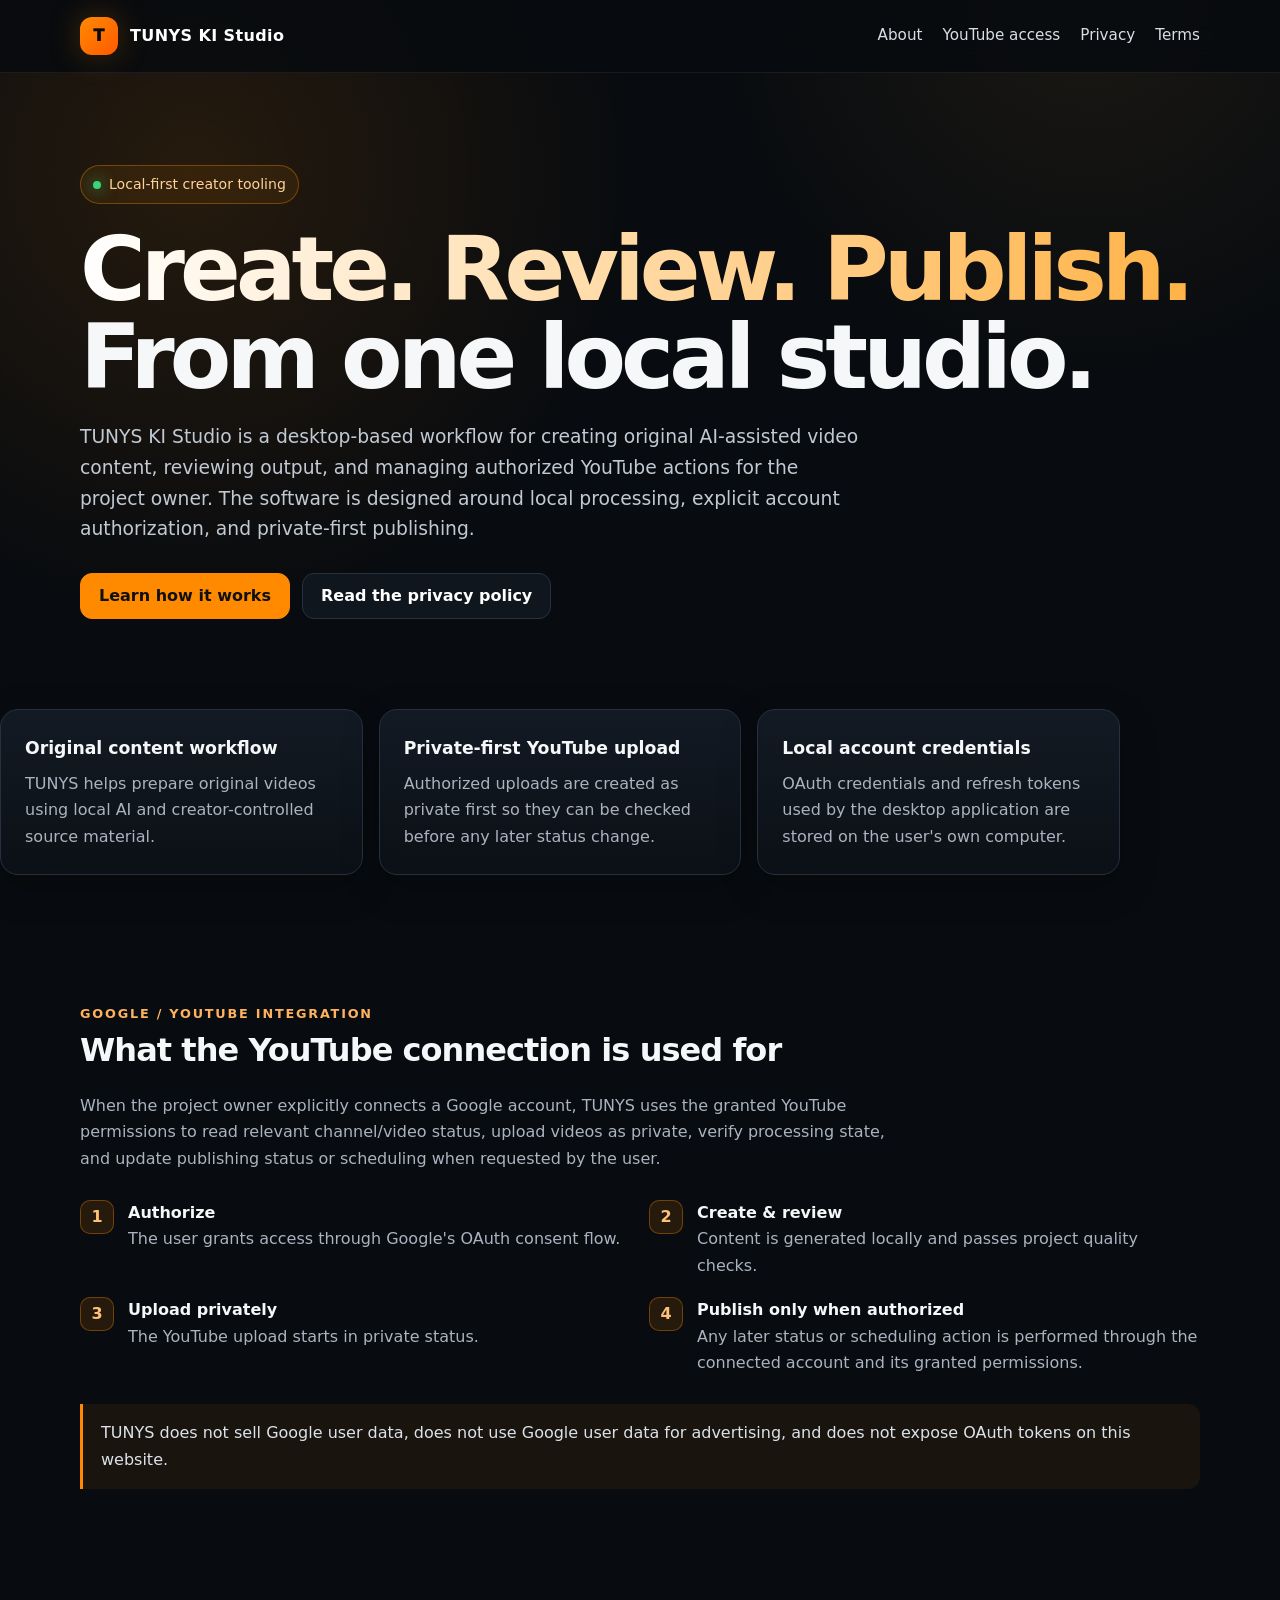
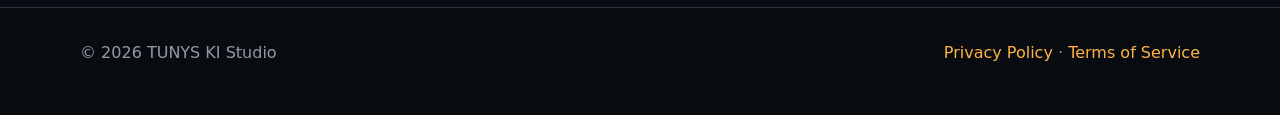
==== index.html @ da38b8d9 "Add files via upload" ====
<!doctype html>
<html lang="en">
<head>
  <meta charset="utf-8">
  <meta name="viewport" content="width=device-width,initial-scale=1">
  <meta name="description" content="TUNYS KI Studio is a local desktop tool for creating original AI-assisted video content and managing authorized YouTube workflows.">
  <title>TUNYS KI Studio</title>
  <link rel="stylesheet" href="styles.css">
</head>
<body>
<header>
  <div class="wrap">
    <nav>
      <a class="brand" href="./"><span class="mark">T</span><span>TUNYS KI Studio</span></a>
      <div class="links">
        <a href="#about">About</a>
        <a href="#youtube">YouTube access</a>
        <a href="privacy.html">Privacy</a>
        <a href="terms.html">Terms</a>
      </div>
    </nav>
  </div>
</header>

<main>
  <div class="wrap hero">
    <div class="badge"><span class="dot"></span> Local-first creator tooling</div>
    <h1><span>Create. Review. Publish.</span><br>From one local studio.</h1>
    <p class="lead">
      TUNYS KI Studio is a desktop-based workflow for creating original AI-assisted video content,
      reviewing output, and managing authorized YouTube actions for the project owner.
      The software is designed around local processing, explicit account authorization, and private-first publishing.
    </p>
    <div class="cta">
      <a class="btn primary" href="#about">Learn how it works</a>
      <a class="btn secondary" href="privacy.html">Read the privacy policy</a>
    </div>
  </div>

  <div class="wrap grid" id="about">
    <article class="card">
      <h3>Original content workflow</h3>
      <p>TUNYS helps prepare original videos using local AI and creator-controlled source material.</p>
    </article>
    <article class="card">
      <h3>Private-first YouTube upload</h3>
      <p>Authorized uploads are created as private first so they can be checked before any later status change.</p>
    </article>
    <article class="card">
      <h3>Local account credentials</h3>
      <p>OAuth credentials and refresh tokens used by the desktop application are stored on the user's own computer.</p>
    </article>
  </div>

  <section id="youtube">
    <div class="wrap">
      <div class="kicker">Google / YouTube integration</div>
      <h2 class="section-title">What the YouTube connection is used for</h2>
      <p class="muted" style="max-width:820px">
        When the project owner explicitly connects a Google account, TUNYS uses the granted YouTube permissions
        to read relevant channel/video status, upload videos as private, verify processing state, and update
        publishing status or scheduling when requested by the user.
      </p>
      <div class="steps" style="margin-top:28px">
        <div class="step"><div class="num">1</div><div><strong>Authorize</strong><br><span class="muted">The user grants access through Google's OAuth consent flow.</span></div></div>
        <div class="step"><div class="num">2</div><div><strong>Create & review</strong><br><span class="muted">Content is generated locally and passes project quality checks.</span></div></div>
        <div class="step"><div class="num">3</div><div><strong>Upload privately</strong><br><span class="muted">The YouTube upload starts in private status.</span></div></div>
        <div class="step"><div class="num">4</div><div><strong>Publish only when authorized</strong><br><span class="muted">Any later status or scheduling action is performed through the connected account and its granted permissions.</span></div></div>
      </div>
      <div class="notice" style="margin-top:28px">
        TUNYS does not sell Google user data, does not use Google user data for advertising, and does not expose OAuth tokens on this website.
      </div>
    </div>
  </section>
</main>

<footer>
  <div class="wrap footerline">
    <div>© 2026 TUNYS KI Studio</div>
    <div><a href="privacy.html">Privacy Policy</a> · <a href="terms.html">Terms of Service</a></div>
  </div>
</footer>
</body>
</html>
---- styles.css ----
:root{
  --bg:#080b0f;
  --panel:#0e141b;
  --panel2:#121a23;
  --text:#f6f7f9;
  --muted:#aab3bf;
  --line:#253140;
  --accent:#ff8a00;
  --accent2:#ffb347;
  --ok:#37d67a;
  --max:1120px;
}
*{box-sizing:border-box}
html{scroll-behavior:smooth}
body{
  margin:0;
  font-family:Inter,ui-sans-serif,system-ui,-apple-system,BlinkMacSystemFont,"Segoe UI",sans-serif;
  color:var(--text);
  background:
    radial-gradient(circle at 15% 10%,rgba(255,138,0,.12),transparent 28rem),
    radial-gradient(circle at 85% 0%,rgba(255,179,71,.08),transparent 24rem),
    var(--bg);
  line-height:1.65;
}
a{color:var(--accent2);text-decoration:none}
a:hover{text-decoration:underline}
.wrap{width:min(var(--max),calc(100% - 36px));margin:auto}
header{
  position:sticky;top:0;z-index:10;
  border-bottom:1px solid rgba(255,255,255,.07);
  background:rgba(8,11,15,.86);
  backdrop-filter:blur(16px);
}
nav{height:72px;display:flex;align-items:center;justify-content:space-between;gap:20px}
.brand{display:flex;align-items:center;gap:12px;font-weight:800;letter-spacing:.4px;color:#fff}
.mark{
  width:38px;height:38px;border-radius:12px;
  display:grid;place-items:center;
  background:linear-gradient(135deg,var(--accent),#ff5a00);
  box-shadow:0 0 32px rgba(255,138,0,.25);
  color:#0b0b0b;font-weight:1000
}
.links{display:flex;gap:20px;flex-wrap:wrap}
.links a{color:#d9dee5;font-size:.95rem}
.hero{padding:92px 0 70px}
.badge{
  display:inline-flex;align-items:center;gap:8px;
  border:1px solid rgba(255,138,0,.35);
  background:rgba(255,138,0,.08);
  color:#ffd29b;border-radius:999px;padding:7px 12px;font-size:.88rem
}
.dot{width:8px;height:8px;border-radius:50%;background:var(--ok);box-shadow:0 0 16px var(--ok)}
h1{font-size:clamp(2.6rem,7vw,5.7rem);line-height:.98;margin:22px 0 20px;letter-spacing:-.055em}
h1 span{background:linear-gradient(90deg,#fff,var(--accent2));-webkit-background-clip:text;background-clip:text;color:transparent}
.lead{max-width:780px;font-size:1.17rem;color:#c1c9d3}
.cta{display:flex;gap:12px;flex-wrap:wrap;margin-top:28px}
.btn{
  display:inline-flex;align-items:center;justify-content:center;
  min-height:46px;padding:0 18px;border-radius:12px;
  border:1px solid var(--line);font-weight:750
}
.btn.primary{background:var(--accent);border-color:var(--accent);color:#101010}
.btn.secondary{background:#10161d;color:#fff}
.grid{display:grid;grid-template-columns:repeat(3,1fr);gap:16px;margin:20px 0 70px}
.card{
  border:1px solid var(--line);border-radius:18px;padding:24px;
  background:linear-gradient(180deg,rgba(20,28,38,.88),rgba(12,17,23,.9));
  box-shadow:0 12px 40px rgba(0,0,0,.18)
}
.card h3{margin:0 0 8px;font-size:1.08rem}
.card p{margin:0;color:var(--muted)}
section{padding:58px 0}
.section-title{font-size:2rem;letter-spacing:-.03em;margin:0 0 14px}
.muted{color:var(--muted)}
.steps{display:grid;grid-template-columns:1fr 1fr;gap:18px}
.step{display:flex;gap:14px}
.num{
  flex:0 0 34px;height:34px;border-radius:10px;
  display:grid;place-items:center;background:rgba(255,138,0,.12);
  border:1px solid rgba(255,138,0,.35);color:#ffc176;font-weight:800
}
.notice{
  border-left:3px solid var(--accent);
  background:rgba(255,138,0,.07);
  padding:16px 18px;border-radius:0 12px 12px 0;color:#dce2e9
}
footer{border-top:1px solid var(--line);margin-top:60px;padding:32px 0 48px;color:#909aa7}
.footerline{display:flex;justify-content:space-between;gap:20px;flex-wrap:wrap}
.prose{max-width:850px}
.prose h1{font-size:clamp(2.2rem,5vw,4.2rem);margin-bottom:26px}
.prose h2{font-size:1.35rem;margin-top:34px}
.prose p,.prose li{color:#c5ccd5}
.prose ul{padding-left:20px}
.kicker{color:#ffb15e;font-weight:800;text-transform:uppercase;font-size:.8rem;letter-spacing:.14em}
@media(max-width:800px){
  .grid,.steps{grid-template-columns:1fr}
  .links{gap:12px}
  nav{height:auto;padding:16px 0;align-items:flex-start}
  .hero{padding-top:64px}
}
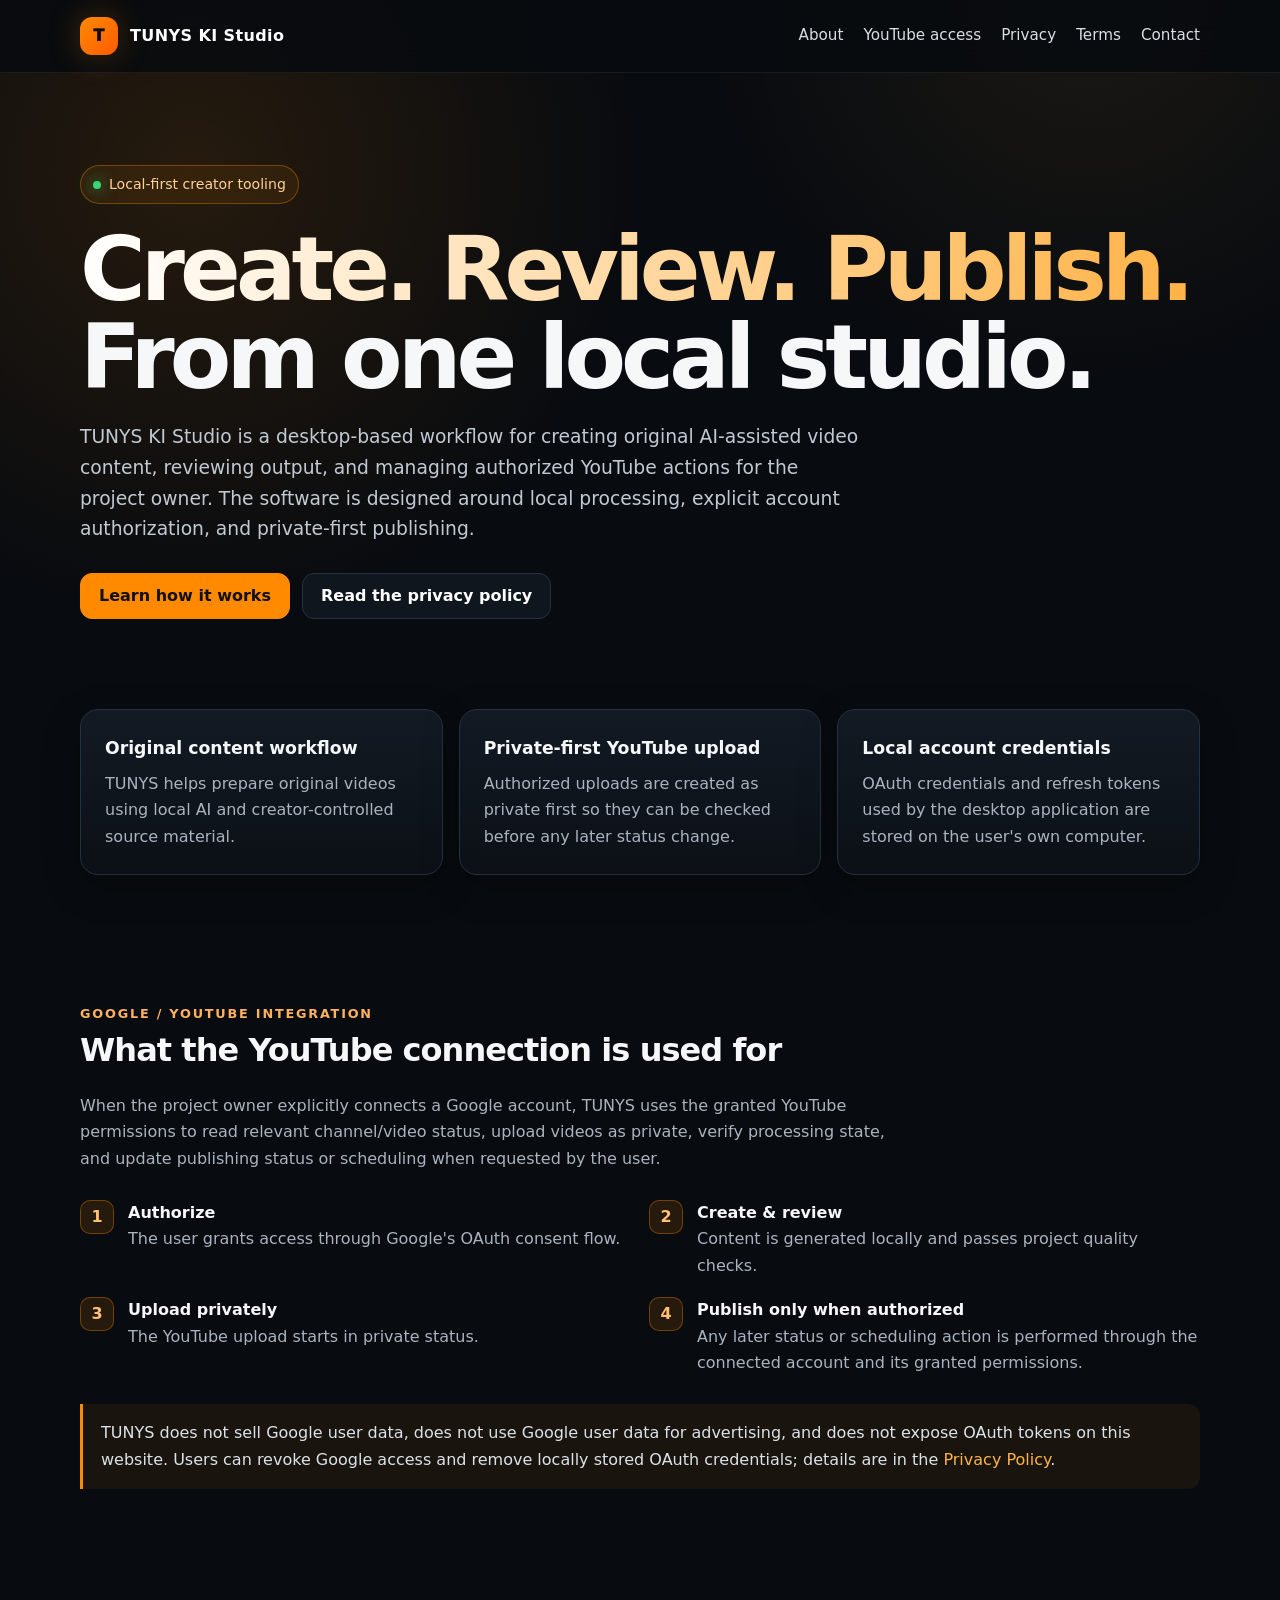
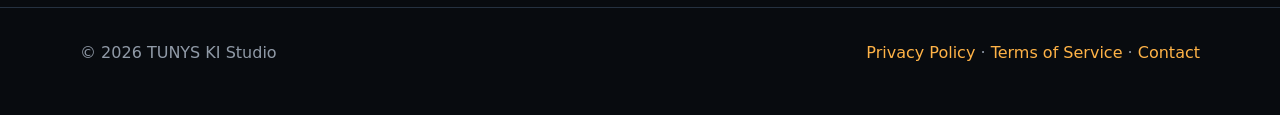
==== commit b257ab47: "Add privacy controls and support contact" ====
--- a/index.html
+++ b/index.html
@@ -17,6 +17,7 @@
         <a href="#youtube">YouTube access</a>
         <a href="privacy.html">Privacy</a>
         <a href="terms.html">Terms</a>
+        <a href="mailto:latukad@gmail.com">Contact</a>
       </div>
     </nav>
   </div>
@@ -69,6 +70,7 @@
       </div>
       <div class="notice" style="margin-top:28px">
         TUNYS does not sell Google user data, does not use Google user data for advertising, and does not expose OAuth tokens on this website.
+        Users can revoke Google access and remove locally stored OAuth credentials; details are in the <a href="privacy.html">Privacy Policy</a>.
       </div>
     </div>
   </section>
@@ -77,7 +79,7 @@
 <footer>
   <div class="wrap footerline">
     <div>© 2026 TUNYS KI Studio</div>
-    <div><a href="privacy.html">Privacy Policy</a> · <a href="terms.html">Terms of Service</a></div>
+    <div><a href="privacy.html">Privacy Policy</a> · <a href="terms.html">Terms of Service</a> · <a href="mailto:latukad@gmail.com">Contact</a></div>
   </div>
 </footer>
 </body>
--- a/styles.css
+++ b/styles.css
@@ -61,7 +61,7 @@
 }
 .btn.primary{background:var(--accent);border-color:var(--accent);color:#101010}
 .btn.secondary{background:#10161d;color:#fff}
-.grid{display:grid;grid-template-columns:repeat(3,1fr);gap:16px;margin:20px 0 70px}
+.grid{display:grid;grid-template-columns:repeat(3,1fr);gap:16px;margin:20px auto 70px}
 .card{
   border:1px solid var(--line);border-radius:18px;padding:24px;
   background:linear-gradient(180deg,rgba(20,28,38,.88),rgba(12,17,23,.9));
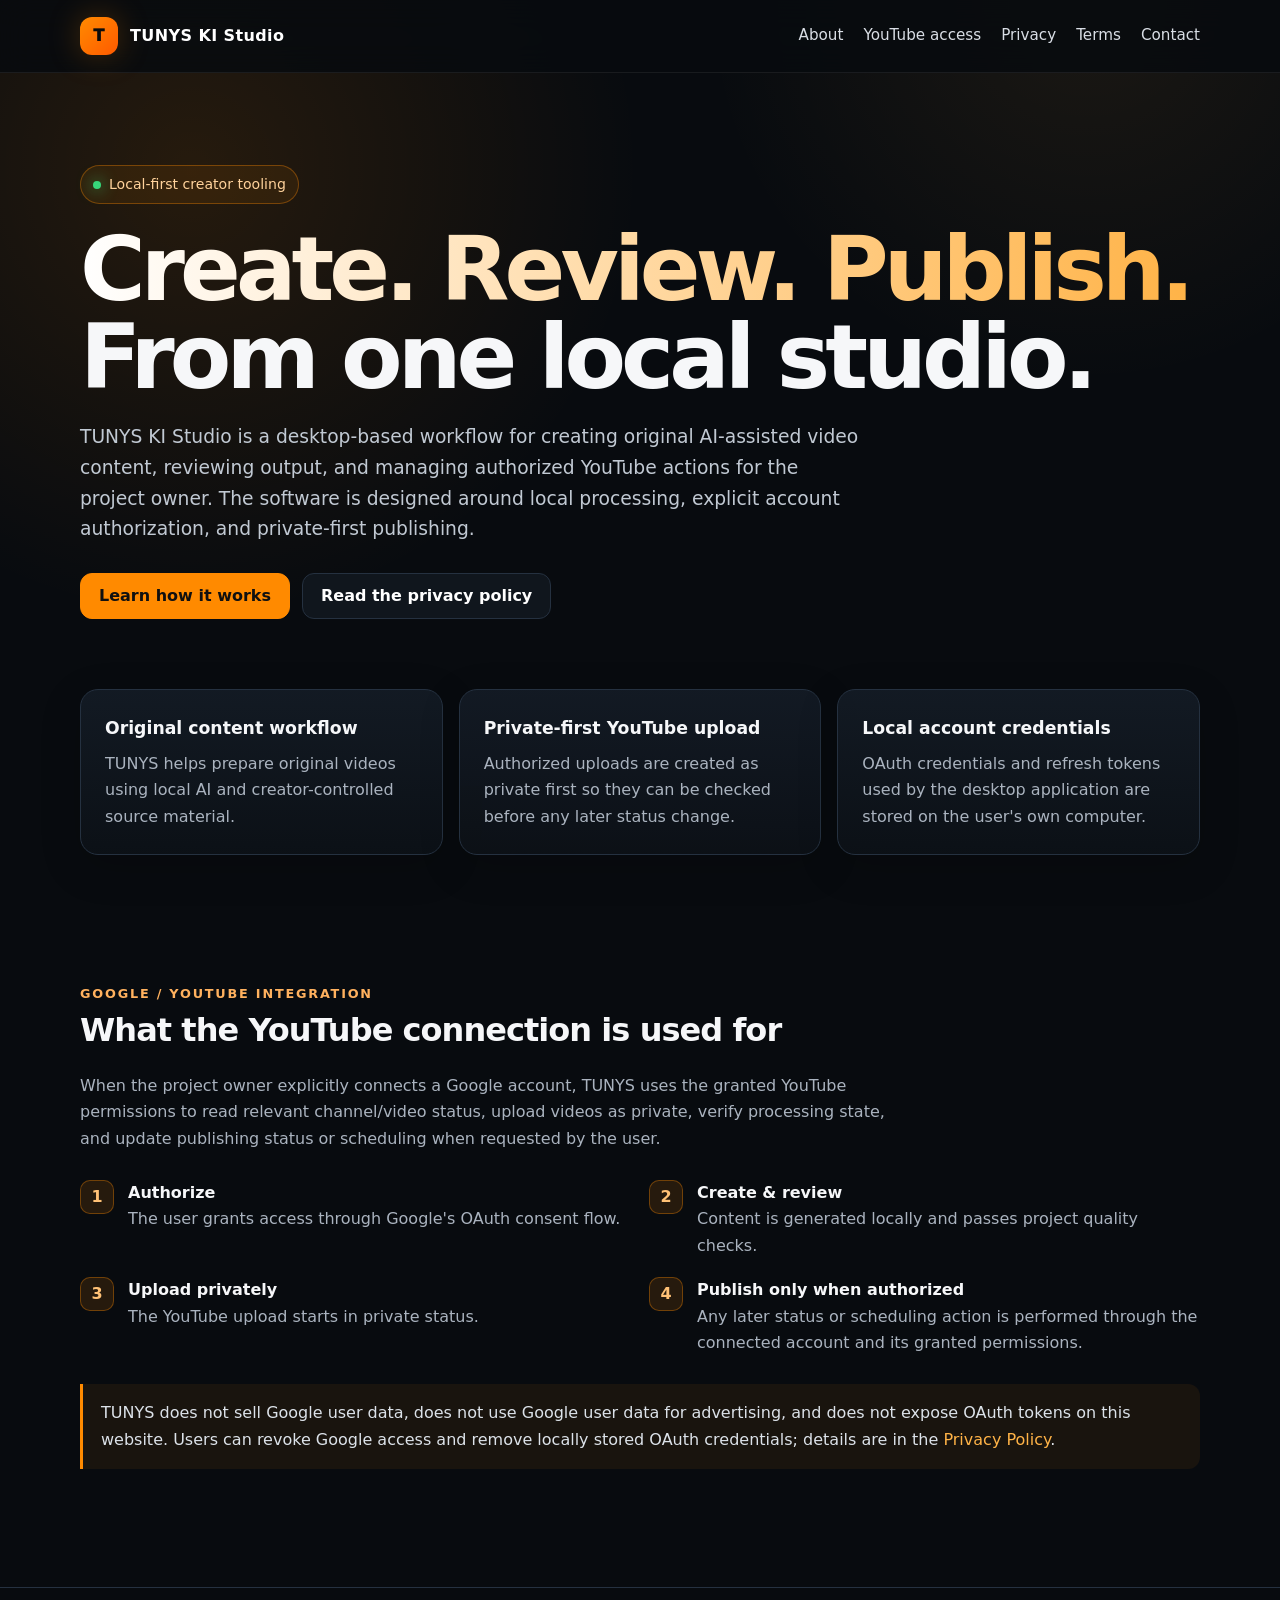
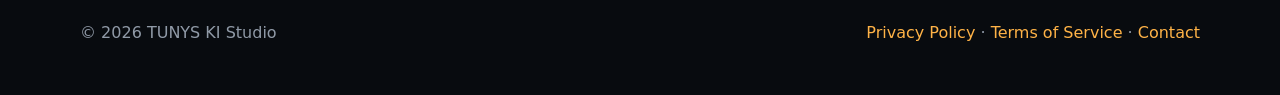
==== commit 708ff3a0: "Center feature cards with dedicated wrapper" ====
--- a/index.html
+++ b/index.html
@@ -38,20 +38,24 @@
     </div>
   </div>
 
-  <div class="wrap grid" id="about">
-    <article class="card">
-      <h3>Original content workflow</h3>
-      <p>TUNYS helps prepare original videos using local AI and creator-controlled source material.</p>
-    </article>
-    <article class="card">
-      <h3>Private-first YouTube upload</h3>
-      <p>Authorized uploads are created as private first so they can be checked before any later status change.</p>
-    </article>
-    <article class="card">
-      <h3>Local account credentials</h3>
-      <p>OAuth credentials and refresh tokens used by the desktop application are stored on the user's own computer.</p>
-    </article>
-  </div>
+  <section class="feature-section" id="about">
+    <div class="wrap">
+      <div class="feature-grid">
+        <article class="card">
+          <h3>Original content workflow</h3>
+          <p>TUNYS helps prepare original videos using local AI and creator-controlled source material.</p>
+        </article>
+        <article class="card">
+          <h3>Private-first YouTube upload</h3>
+          <p>Authorized uploads are created as private first so they can be checked before any later status change.</p>
+        </article>
+        <article class="card">
+          <h3>Local account credentials</h3>
+          <p>OAuth credentials and refresh tokens used by the desktop application are stored on the user's own computer.</p>
+        </article>
+      </div>
+    </div>
+  </section>
 
   <section id="youtube">
     <div class="wrap">
--- a/styles.css
+++ b/styles.css
@@ -24,7 +24,12 @@
 }
 a{color:var(--accent2);text-decoration:none}
 a:hover{text-decoration:underline}
-.wrap{width:min(var(--max),calc(100% - 36px));margin:auto}
+.wrap{
+  width:calc(100% - 36px);
+  max-width:var(--max);
+  margin-left:auto;
+  margin-right:auto;
+}
 header{
   position:sticky;top:0;z-index:10;
   border-bottom:1px solid rgba(255,255,255,.07);
@@ -61,7 +66,13 @@
 }
 .btn.primary{background:var(--accent);border-color:var(--accent);color:#101010}
 .btn.secondary{background:#10161d;color:#fff}
-.grid{display:grid;grid-template-columns:repeat(3,1fr);gap:16px;margin:20px auto 70px}
+.feature-section{padding:0 0 70px}
+.feature-grid{
+  display:grid;
+  grid-template-columns:repeat(3,minmax(0,1fr));
+  gap:16px;
+  width:100%;
+}
 .card{
   border:1px solid var(--line);border-radius:18px;padding:24px;
   background:linear-gradient(180deg,rgba(20,28,38,.88),rgba(12,17,23,.9));
@@ -70,6 +81,7 @@
 .card h3{margin:0 0 8px;font-size:1.08rem}
 .card p{margin:0;color:var(--muted)}
 section{padding:58px 0}
+.feature-section{padding-top:0}
 .section-title{font-size:2rem;letter-spacing:-.03em;margin:0 0 14px}
 .muted{color:var(--muted)}
 .steps{display:grid;grid-template-columns:1fr 1fr;gap:18px}
@@ -93,7 +105,7 @@
 .prose ul{padding-left:20px}
 .kicker{color:#ffb15e;font-weight:800;text-transform:uppercase;font-size:.8rem;letter-spacing:.14em}
 @media(max-width:800px){
-  .grid,.steps{grid-template-columns:1fr}
+  .feature-grid,.steps{grid-template-columns:1fr}
   .links{gap:12px}
   nav{height:auto;padding:16px 0;align-items:flex-start}
   .hero{padding-top:64px}
